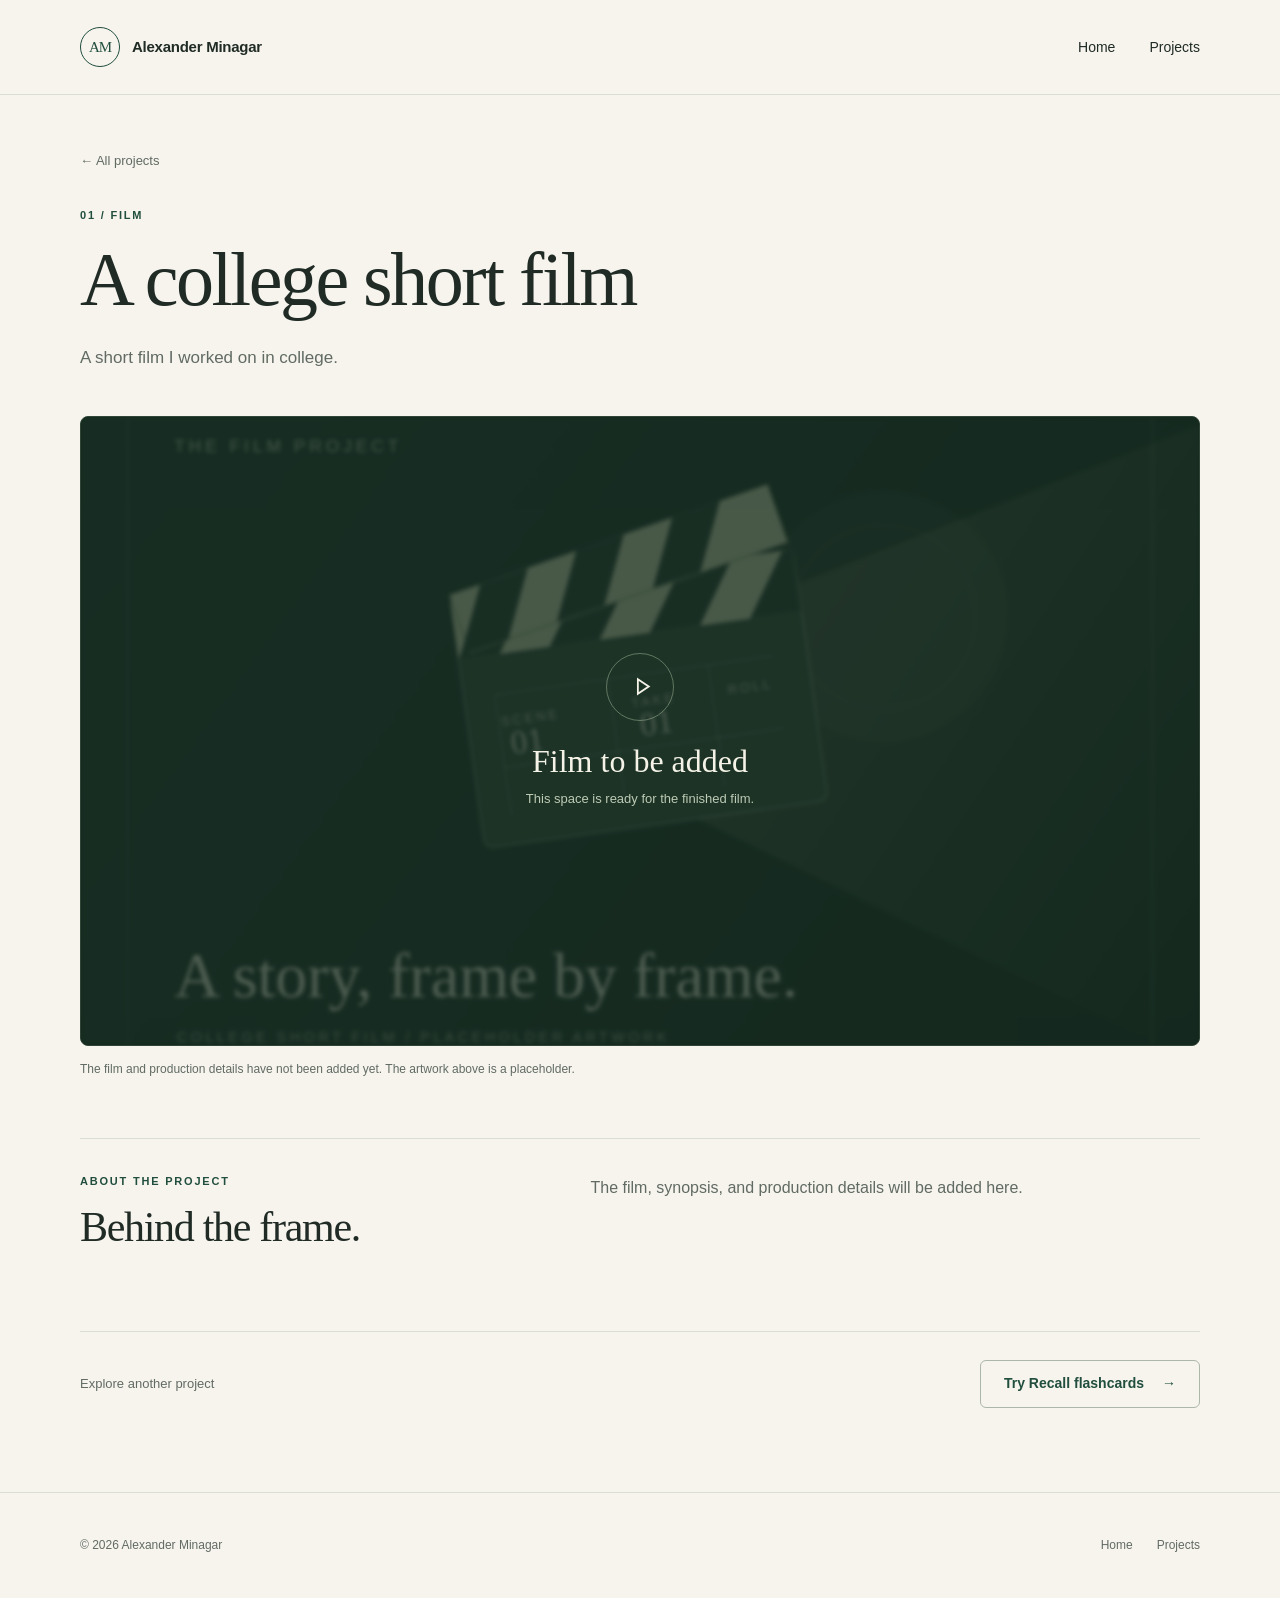
==== alexander-minagar/film.html @ 8aa9af40 "commit to new public repo" ====
<!doctype html>
<html lang="en">
<head>
  <meta charset="utf-8">
  <meta name="viewport" content="width=device-width, initial-scale=1">
  <meta name="description" content="A college short film project by Alexander Minagar.">
  <meta name="theme-color" content="#214e3e">
  <title>Short Film | Alexander Minagar</title>
  <link rel="icon" href="assets/images/favicon.svg" type="image/svg+xml">
  <link rel="stylesheet" href="assets/css/styles.css">
  <link rel="stylesheet" href="assets/css/film.css">
  <script src="assets/js/site-content.js" defer></script>
  <script src="assets/js/site.js" defer></script>
  <script src="assets/js/film.js" defer></script>
</head>
<body>
  <a class="skip-link" href="#main-content">Skip to content</a>
  <header class="site-header"><div class="container nav-inner"><a class="brand" href="index.html"><span class="brand-mark" aria-hidden="true">AM</span><span class="brand-name" data-site-name>Alexander Minagar</span></a><nav class="site-nav" aria-label="Main navigation"><a href="index.html">Home</a><a href="index.html#projects">Projects</a></nav></div></header>
  <main class="container" id="main-content">
    <section class="page-intro" aria-labelledby="film-title">
      <a class="back-link" href="index.html#projects">← All projects</a>
      <p class="eyebrow" id="film-eyebrow">01 / Film</p>
      <h1 class="display-title" id="film-title" data-film-title>A college short film</h1>
      <p class="intro-text" data-film-description>A short film I worked on in college.</p>
    </section>
    <section class="film-player-section" aria-label="Watch the film">
      <div class="film-screen" id="film-screen">
        <img class="film-placeholder-art" src="assets/images/film-cover.svg" alt="Placeholder artwork: an illustrated clapperboard" width="840" height="600">
        <div class="film-placeholder-message"><span class="film-outline-circle" aria-hidden="true"><svg viewBox="0 0 24 24" fill="none" stroke="currentColor" stroke-width="1.5"><path d="m9 6 9 6-9 6V6Z"/></svg></span><h2>Film to be added</h2><p>This space is ready for the finished film.</p></div>
      </div>
      <p class="film-caption" id="film-caption">The film and production details have not been added yet. The artwork above is a placeholder.</p>
      <a class="button button--outline" id="film-external-link" target="_blank" rel="noopener noreferrer" hidden>Open the film in a new tab ↗</a>
      <noscript><p class="noscript-message">Enable JavaScript to load the film player when a video has been added.</p></noscript>
    </section>
    <section class="film-about" aria-labelledby="about-film-title">
      <div><p class="eyebrow">About the project</p><h2 class="section-title" id="about-film-title">Behind the frame.</h2></div>
      <div><p id="film-synopsis">The film, synopsis, and production details will be added here.</p><dl class="film-metadata" id="film-metadata" hidden></dl><div id="film-credits" hidden><h3>Credits</h3><ul id="film-credit-list"></ul></div></div>
    </section>
    <div class="project-next"><p>Explore another project</p><a class="button button--outline" href="flashcards.html">Try Recall flashcards <span aria-hidden="true">→</span></a></div>
  </main>
  <footer class="site-footer"><div class="container footer-inner"><p>© <span data-year>2026</span> <span data-site-name>Alexander Minagar</span></p><div class="footer-links"><a href="index.html">Home</a><a href="index.html#projects">Projects</a></div></div></footer>
</body>
</html>
---- alexander-minagar/assets/css/styles.css ----
:root {
  --paper: #f6f4ed;
  --white: #fffefa;
  --ink: #202b26;
  --muted: #616b63;
  --green: #214e3e;
  --green-dark: #173a2e;
  --lime: #e4ebc4;
  --line: #d9ddd3;
  --soft: #eeeee5;
  --serif: Georgia, "Times New Roman", serif;
  --sans: -apple-system, BlinkMacSystemFont, "Segoe UI", Arial, sans-serif;
}
* { box-sizing: border-box; }
html { scroll-behavior: smooth; scroll-padding-top: 28px; }
body { margin: 0; background: var(--paper); color: var(--ink); font-family: var(--sans); font-size: 16px; line-height: 1.6; -webkit-font-smoothing: antialiased; }
button, input, select, textarea { font: inherit; }
button, a { -webkit-tap-highlight-color: transparent; }
a { color: inherit; text-underline-offset: 4px; }
button { cursor: pointer; }
img, svg, video { max-width: 100%; }
img { display: block; }
button:disabled { cursor: default; opacity: .45; }
[hidden] { display: none !important; }
:focus-visible { outline: 3px solid #986126; outline-offset: 5px; }
::selection { background: #d8e3b6; color: #173a2e; }
h1, h2, h3, p { margin-top: 0; }
h1, h2, h3 { line-height: 1.12; font-weight: 400; }
h1, h2 { font-family: var(--serif); }
.container { width: min(1120px, calc(100% - 80px)); margin-inline: auto; }
.skip-link { position: absolute; top: 10px; left: 16px; z-index: 20; transform: translateY(-160%); padding: 10px 16px; background: var(--ink); color: white; border-radius: 6px; }
.skip-link:focus { transform: translateY(0); }
.site-header { border-bottom: 1px solid var(--line); }
.nav-inner { min-height: 94px; display: flex; align-items: center; justify-content: space-between; gap: 24px; }
.brand { display: inline-flex; align-items: center; gap: 12px; text-decoration: none; font-size: 15px; font-weight: 600; letter-spacing: -.25px; }
.brand-mark { width: 40px; height: 40px; flex: 0 0 40px; border: 1px solid var(--green); border-radius: 50%; color: var(--green); display: grid; place-items: center; font-family: var(--serif); font-size: 15px; font-weight: 400; letter-spacing: -1px; }
.site-nav { display: flex; align-items: center; gap: 34px; font-size: 14px; }
.site-nav a { min-height: 44px; display: inline-flex; align-items: center; position: relative; text-decoration: none; }
.site-nav a[aria-current="page"]::after { content: ""; width: 5px; height: 5px; border-radius: 50%; background: var(--green); position: absolute; bottom: 0; left: calc(50% - 2.5px); }
.site-nav a:hover { color: var(--green); text-decoration: underline; }
.eyebrow { font-family: var(--sans); font-size: 11px; font-weight: 650; line-height: 1.6; text-transform: uppercase; letter-spacing: 1.8px; color: var(--green); margin-bottom: 22px; }
.muted { color: var(--muted); }
.button { display: inline-flex; justify-content: center; align-items: center; gap: 18px; min-height: 48px; padding: 11px 23px; border: 1px solid transparent; border-radius: 6px; font-size: 14px; font-weight: 550; line-height: 1.4; text-decoration: none; transition: background .18s, border-color .18s, transform .18s; }
.button--primary { color: var(--white); background: var(--green); border-color: var(--green); }
.button--primary:hover { background: var(--green-dark); border-color: var(--green-dark); }
.button--outline { color: var(--green); border-color: #acb7a9; background: transparent; }
.button--outline:hover { background: #e9eddd; border-color: var(--green); }
.button--text { color: var(--green); padding-inline: 0; background: transparent; }
.button--text:hover { text-decoration: underline; }
.button svg { width: 17px; height: 17px; flex: 0 0 17px; }
.pill { display: inline-flex; gap: 6px; align-items: center; border: 1px solid var(--line); border-radius: 99px; color: var(--muted); padding: 4px 10px; font-size: 11px; font-weight: 500; line-height: 1.5; }
.back-link { display: inline-flex; align-items: center; gap: 8px; font-size: 13px; text-decoration: none; color: var(--muted); min-height: 44px; margin-bottom: 24px; }
.back-link:hover { color: var(--green); text-decoration: underline; }
.page-intro { padding-top: 44px; padding-bottom: 44px; }
.page-intro .eyebrow { margin-bottom: 15px; }
.display-title { font-size: clamp(44px, 6.8vw, 76px); letter-spacing: -2.5px; margin-bottom: 24px; line-height: 1.04; }
.intro-text { color: var(--muted); max-width: 620px; font-size: 17px; line-height: 1.75; margin-bottom: 0; }
.section-title { font-size: 42px; letter-spacing: -1.3px; margin-bottom: 15px; }
.section-heading { display: flex; justify-content: space-between; align-items: end; gap: 24px; margin-bottom: 30px; }
.section-heading h2 { margin-bottom: 0; }
.section-heading .eyebrow { margin-bottom: 10px; }
.site-footer { margin-top: 84px; border-top: 1px solid var(--line); }
.footer-inner { display: flex; align-items: center; justify-content: space-between; gap: 24px; min-height: 105px; color: var(--muted); font-size: 12px; }
.footer-inner p { margin: 0; }
.footer-links { display: flex; gap: 24px; }
.footer-links a { padding-block: 12px; text-decoration: none; }
.footer-links a:hover { text-decoration: underline; }
.hero { display: grid; grid-template-columns: 1.1fr 1fr; align-items: center; gap: 50px; min-height: 610px; padding-top: 55px; padding-bottom: 58px; }
.hero .eyebrow { margin-bottom: 24px; }
.hero h1 { font-size: clamp(58px, 6.7vw, 84px); letter-spacing: -3.5px; line-height: 1.03; margin-bottom: 28px; }
.hero h1 em { color: var(--green); font-weight: 400; }
.hero-copy { max-width: 480px; }
.hero-copy > p:not(.eyebrow) { max-width: 370px; color: var(--muted); font-size: 17px; line-height: 1.75; margin-bottom: 32px; }
.hero-notes { display: flex; align-items: center; gap: 10px; font-size: 11px; color: var(--muted); margin-top: 28px; }
.hero-notes span { width: 4px; height: 4px; background: #8d9d87; border-radius: 50%; }
.work-composition { position: relative; height: 430px; margin: 0; }
.composition-bg { position: absolute; inset: 24px -6px 25px 20px; border-radius: 50%; background: #e9eada; }
.composition-bg::after { content: ""; position: absolute; inset: 24px; border: 1px solid #d8ddc7; border-radius: 50%; }
.composition-plate { position: absolute; text-decoration: none; box-shadow: 0 16px 34px #26332413; border: 1px solid #d6dccd; overflow: hidden; border-radius: 6px; transition: transform .22s ease, box-shadow .22s ease; }
.composition-plate:hover { box-shadow: 0 20px 40px #26332426; }
.composition-film { top: 17px; right: 32px; width: 275px; height: 204px; transform: rotate(7deg); background: #23372e; }
.composition-film:hover { transform: rotate(3deg) translateY(-4px); }
.composition-film img { width: 100%; height: 100%; object-fit: cover; }
.composition-language { top: 156px; left: -4px; width: 238px; transform: rotate(-8deg); background: #e9ebdd; }
.composition-language:hover { transform: rotate(-4deg) translateY(-4px); }
.composition-language img { width: 100%; height: auto; }
.composition-recall { top: 256px; right: 5px; width: 247px; transform: rotate(5deg); background: var(--white); padding: 24px; }
.composition-recall:hover { transform: rotate(2deg) translateY(-4px); }
.mini-card-label { display: flex; align-items: center; justify-content: space-between; font-size: 10px; color: var(--muted); letter-spacing: 1px; text-transform: uppercase; }
.mini-card-label span:first-child { color: var(--green); }
.composition-recall p { font-family: var(--serif); font-size: 22px; line-height: 1.25; margin: 18px 0 20px; }
.mini-progress { width: 100%; height: 3px; border-radius: 2px; background: #e5e9dc; }
.mini-progress::before { content: ""; display: block; width: 30%; height: 100%; background: #5e7b48; }
.composition-caption { position: absolute; bottom: -3px; left: 20px; font-size: 9px; letter-spacing: 1.5px; color: var(--muted); }
.selected-work { padding-top: 54px; border-top: 1px solid var(--line); }
.work-grid { display: grid; grid-template-columns: repeat(3, minmax(0, 1fr)); gap: 26px; }
.project-card { text-decoration: none; display: block; }
.project-image { aspect-ratio: 1.4; border-radius: 6px; overflow: hidden; border: 1px solid var(--line); background: var(--soft); margin-bottom: 20px; }
.project-image img { width: 100%; height: 100%; object-fit: cover; transition: transform .3s; }
.project-card:hover .project-image img { transform: scale(1.035); }
.project-meta { display: flex; gap: 12px; justify-content: space-between; align-items: center; font-size: 10px; letter-spacing: 1.2px; color: var(--muted); margin-bottom: 11px; text-transform: uppercase; }
.project-card h3 { font-family: var(--serif); font-size: 27px; letter-spacing: -.7px; display: flex; justify-content: space-between; align-items: center; margin-bottom: 10px; }
.project-card h3 span[aria-hidden] { font: 22px var(--sans); color: var(--green); }
.project-card > p { color: var(--muted); font-size: 14px; line-height: 1.75; max-width: 320px; margin: 0; }
.approach-note { margin-top: 80px; padding: 40px 0 5px; border-top: 1px solid var(--line); display: grid; grid-template-columns: 1fr 1.35fr; gap: 80px; }
.approach-note h2 { font-size: 36px; letter-spacing: -1px; margin: 0; }
.approach-note p { color: var(--muted); font-size: 15px; line-height: 1.85; margin: 0; }
.projects-intro { padding-top: 68px; padding-bottom: 55px; }
.projects-intro .intro-text { max-width: 550px; }
.project-list { display: grid; gap: 32px; }
.project-feature { display: grid; grid-template-columns: .95fr 1fr; border: 1px solid var(--line); border-radius: 8px; overflow: hidden; background: var(--white); }
.feature-art { min-height: 350px; text-decoration: none; background: #e8ebdd; display: grid; align-items: center; overflow: hidden; }
.feature-art img { width: 100%; height: 100%; object-fit: cover; transition: transform .3s; }
.feature-art:hover img { transform: scale(1.025); }
.feature-copy { padding: 39px 44px; align-self: center; }
.feature-copy .eyebrow { margin-bottom: 15px; }
.feature-copy h2 { font-size: 39px; letter-spacing: -1.3px; margin-bottom: 17px; }
.feature-copy p:not(.eyebrow) { font-size: 15px; line-height: 1.8; color: var(--muted); margin-bottom: 19px; }
.feature-tags { display: flex; flex-wrap: wrap; gap: 6px; margin-bottom: 22px; }
.project-note { margin-top: 36px; color: var(--muted); font-size: 13px; }
.project-note a { color: var(--green); }
.project-next { margin-top: 65px; padding-top: 28px; border-top: 1px solid var(--line); display: flex; align-items: center; justify-content: space-between; gap: 24px; }
.project-next p { margin: 0; font-size: 13px; color: var(--muted); }
.noscript-message { background: var(--lime); color: var(--green-dark); border: 1px solid var(--line); padding: 16px; margin: 24px 0; }
@media (max-width: 1050px) {
  .hero { gap: 26px; min-height: 580px; }
  .work-composition { transform: scale(.9); transform-origin: center; }
  .feature-copy { padding: 32px; }
  .feature-copy h2 { font-size: 34px; }
}
@media (max-width: 800px) {
  .container { width: calc(100% - 44px); }
  .hero { grid-template-columns: 1fr; gap: 10px; padding-top: 54px; padding-bottom: 34px; }
  .hero-copy { max-width: none; }
  .hero h1 { font-size: clamp(52px, 10vw, 76px); }
  .hero-copy > p:not(.eyebrow) { max-width: 480px; }
  .work-composition { width: min(480px, 100%); margin: 15px auto 0; transform: none; }
  .work-grid { gap: 20px; }
  .project-card h3 { font-size: 23px; }
  .project-meta { font-size: 9px; gap: 4px; flex-wrap: wrap; }
  .project-feature { grid-template-columns: .9fr 1fr; }
  .feature-art { min-height: 320px; }
  .feature-copy { padding: 26px; }
  .feature-copy h2 { font-size: 31px; }
  .approach-note { gap: 35px; }
}
@media (max-width: 600px) {
  .container { width: calc(100% - 36px); }
  .nav-inner { min-height: 80px; gap: 10px; }
  .brand { font-size: 13px; gap: 9px; }
  .brand-mark { width: 34px; height: 34px; flex-basis: 34px; font-size: 13px; }
  .site-nav { gap: 19px; font-size: 13px; }
  .hero { padding-top: 40px; }
  .hero h1 { font-size: 58px; letter-spacing: -2.6px; }
  .hero-copy > p:not(.eyebrow) { font-size: 16px; max-width: 320px; }
  .work-composition { height: 368px; }
  .composition-film { width: 220px; height: 165px; right: 24px; }
  .composition-language { width: 200px; top: 138px; left: 8px; }
  .composition-recall { width: 206px; top: 226px; right: 9px; padding: 19px; }
  .composition-recall p { font-size: 19px; margin-block: 14px; }
  .composition-caption { bottom: -10px; font-size: 8px; }
  .selected-work { padding-top: 38px; }
  .section-heading { gap: 16px; margin-bottom: 25px; }
  .section-title { font-size: 34px; }
  .section-heading .button { padding-left: 0; padding-right: 0; gap: 8px; font-size: 12px; }
  .work-grid { grid-template-columns: 1fr; gap: 38px; }
  .project-image { aspect-ratio: 1.5; margin-bottom: 15px; }
  .project-card h3 { font-size: 29px; }
  .project-meta { font-size: 10px; }
  .project-card > p { max-width: none; }
  .approach-note { grid-template-columns: 1fr; gap: 22px; margin-top: 45px; padding-top: 30px; }
  .approach-note h2 { font-size: 32px; }
  .page-intro { padding-top: 25px; padding-bottom: 30px; }
  .display-title { font-size: 48px; letter-spacing: -1.8px; }
  .intro-text { font-size: 16px; }
  .projects-intro { padding-top: 42px; padding-bottom: 36px; }
  .project-feature { grid-template-columns: 1fr; }
  .feature-art { min-height: 0; height: 238px; }
  .feature-copy { padding: 28px 25px; }
  .feature-copy h2 { font-size: 34px; }
  .project-next { align-items: flex-start; flex-direction: column; gap: 12px; margin-top: 45px; }
  .site-footer { margin-top: 52px; }
  .footer-inner { min-height: 102px; gap: 16px; flex-wrap: wrap; padding-block: 22px; }
}
@media (max-width: 360px) {
  .brand-name { max-width: 91px; line-height: 1.3; }
  .site-nav { gap: 14px; }
  .hero h1 { font-size: 51px; }
  .composition-film { right: 10px; }
  .composition-language { left: 5px; width: 180px; }
  .composition-recall { right: 0; width: 190px; }
}
@media (prefers-reduced-motion: reduce) {
  html { scroll-behavior: auto; }
  *, *::before, *::after { animation-duration: .01ms !important; transition-duration: .01ms !important; }
}
@media print {
  body { background: white; }
  .site-header, .site-footer, .back-link, .project-next, .skip-link { display: none; }
  .container { width: 100%; }
  a { text-decoration: none; }
}
---- alexander-minagar/assets/css/film.css ----
.film-screen { position: relative; width: 100%; aspect-ratio: 16/9; border-radius: 8px; overflow: hidden; background: #162a21; border: 1px solid #304536; }
.film-placeholder-art { width: 100%; height: 100%; object-fit: cover; opacity: .3; filter: blur(2px); }
.film-placeholder-message { position: absolute; inset: 0; display: flex; flex-direction: column; justify-content: center; align-items: center; text-align: center; color: #f5f3e7; padding: 24px; background: #10241924; }
.film-outline-circle { display: grid; place-items: center; width: 68px; height: 68px; border: 1px solid #bccdab70; border-radius: 50%; margin-bottom: 23px; }
.film-outline-circle svg { width: 29px; height: 29px; margin-left: 3px; }
.film-placeholder-message h2 { font-size: 32px; margin-bottom: 10px; }
.film-placeholder-message p { font-size: 13px; color: #becbb5; margin-bottom: 0; }
.film-caption { color: var(--muted); font-size: 12px; margin-top: 14px; }
.film-screen iframe, .film-screen video { position: absolute; inset: 0; width: 100%; height: 100%; border: 0; }
.film-about { margin-top: 58px; padding-top: 34px; border-top: 1px solid var(--line); display: grid; grid-template-columns: .85fr 1.15fr; gap: 60px; }
.film-about .eyebrow { margin-bottom: 14px; }
#film-synopsis { font-size: 16px; line-height: 1.85; color: var(--muted); white-space: pre-line; }
.film-metadata { display: grid; grid-template-columns: repeat(3,minmax(0,1fr)); gap: 18px; padding-top: 20px; border-top: 1px solid var(--line); margin-top: 28px; }
.film-metadata dt { font-size: 10px; letter-spacing: 1px; text-transform: uppercase; color: var(--muted); margin-bottom: 5px; }
.film-metadata dd { margin: 0; font-size: 14px; }
#film-credits { margin-top: 32px; }
#film-credits h3 { font-size: 18px; }
#film-credit-list { padding-left: 20px; color: var(--muted); font-size: 14px; }
@media (max-width:600px) { .film-about { grid-template-columns: 1fr; gap: 15px; margin-top: 36px; padding-top: 28px; } .film-outline-circle { width: 45px; height: 45px; margin-bottom: 14px; } .film-outline-circle svg { width: 22px; height: 22px; } .film-placeholder-message h2 { font-size: 25px; } .film-placeholder-message p { font-size: 11px; } .film-metadata { grid-template-columns: 1fr; gap: 17px; } }
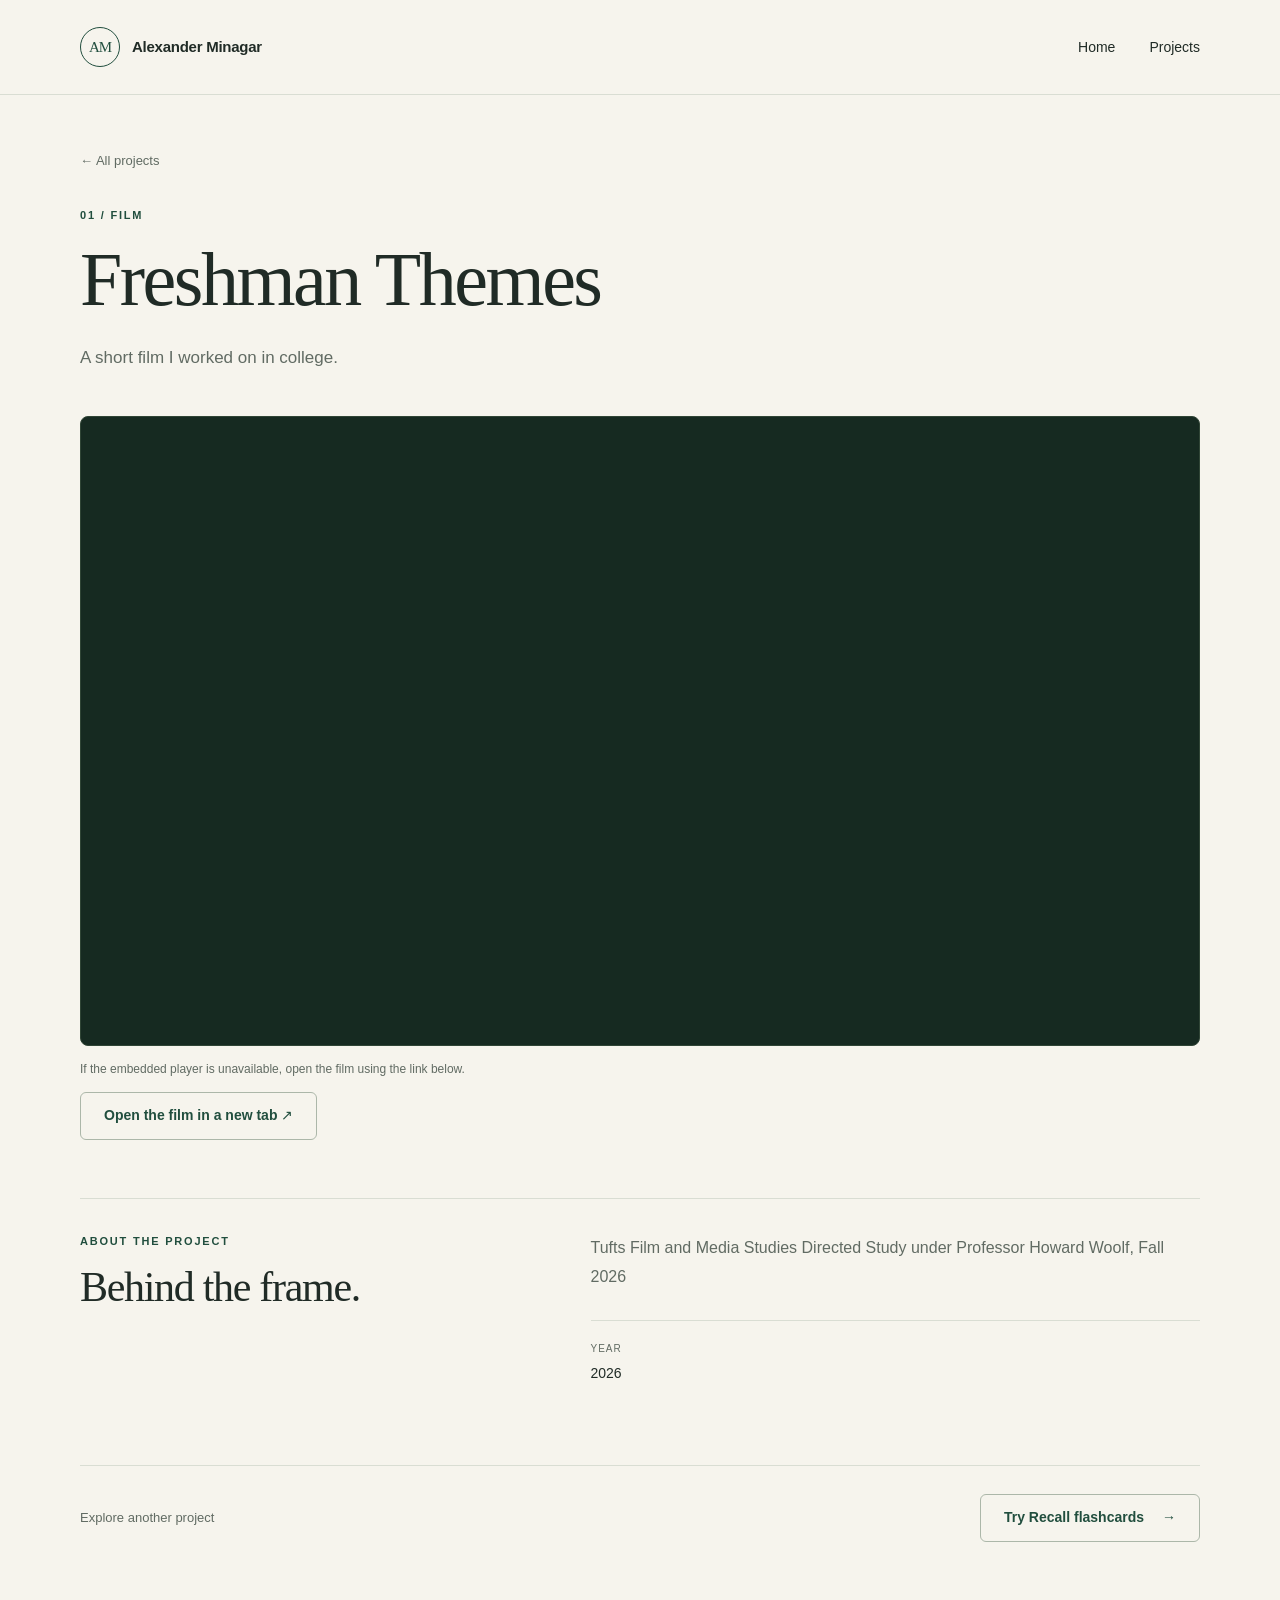
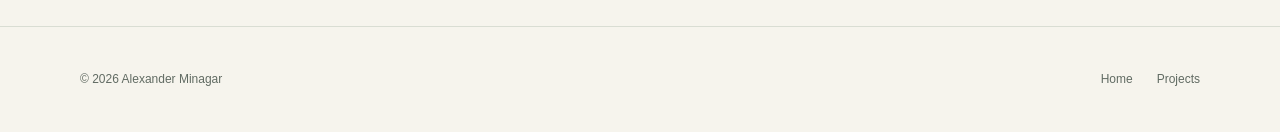
==== commit e918411d: "Remove placeholder message from film section Removed the placeholder message for the film section." ====
--- a/alexander-minagar/film.html
+++ b/alexander-minagar/film.html
@@ -26,7 +26,6 @@
     <section class="film-player-section" aria-label="Watch the film">
       <div class="film-screen" id="film-screen">
         <img class="film-placeholder-art" src="assets/images/film-cover.svg" alt="Placeholder artwork: an illustrated clapperboard" width="840" height="600">
-        <div class="film-placeholder-message"><span class="film-outline-circle" aria-hidden="true"><svg viewBox="0 0 24 24" fill="none" stroke="currentColor" stroke-width="1.5"><path d="m9 6 9 6-9 6V6Z"/></svg></span><h2>Film to be added</h2><p>This space is ready for the finished film.</p></div>
       </div>
       <p class="film-caption" id="film-caption">The film and production details have not been added yet. The artwork above is a placeholder.</p>
       <a class="button button--outline" id="film-external-link" target="_blank" rel="noopener noreferrer" hidden>Open the film in a new tab ↗</a>
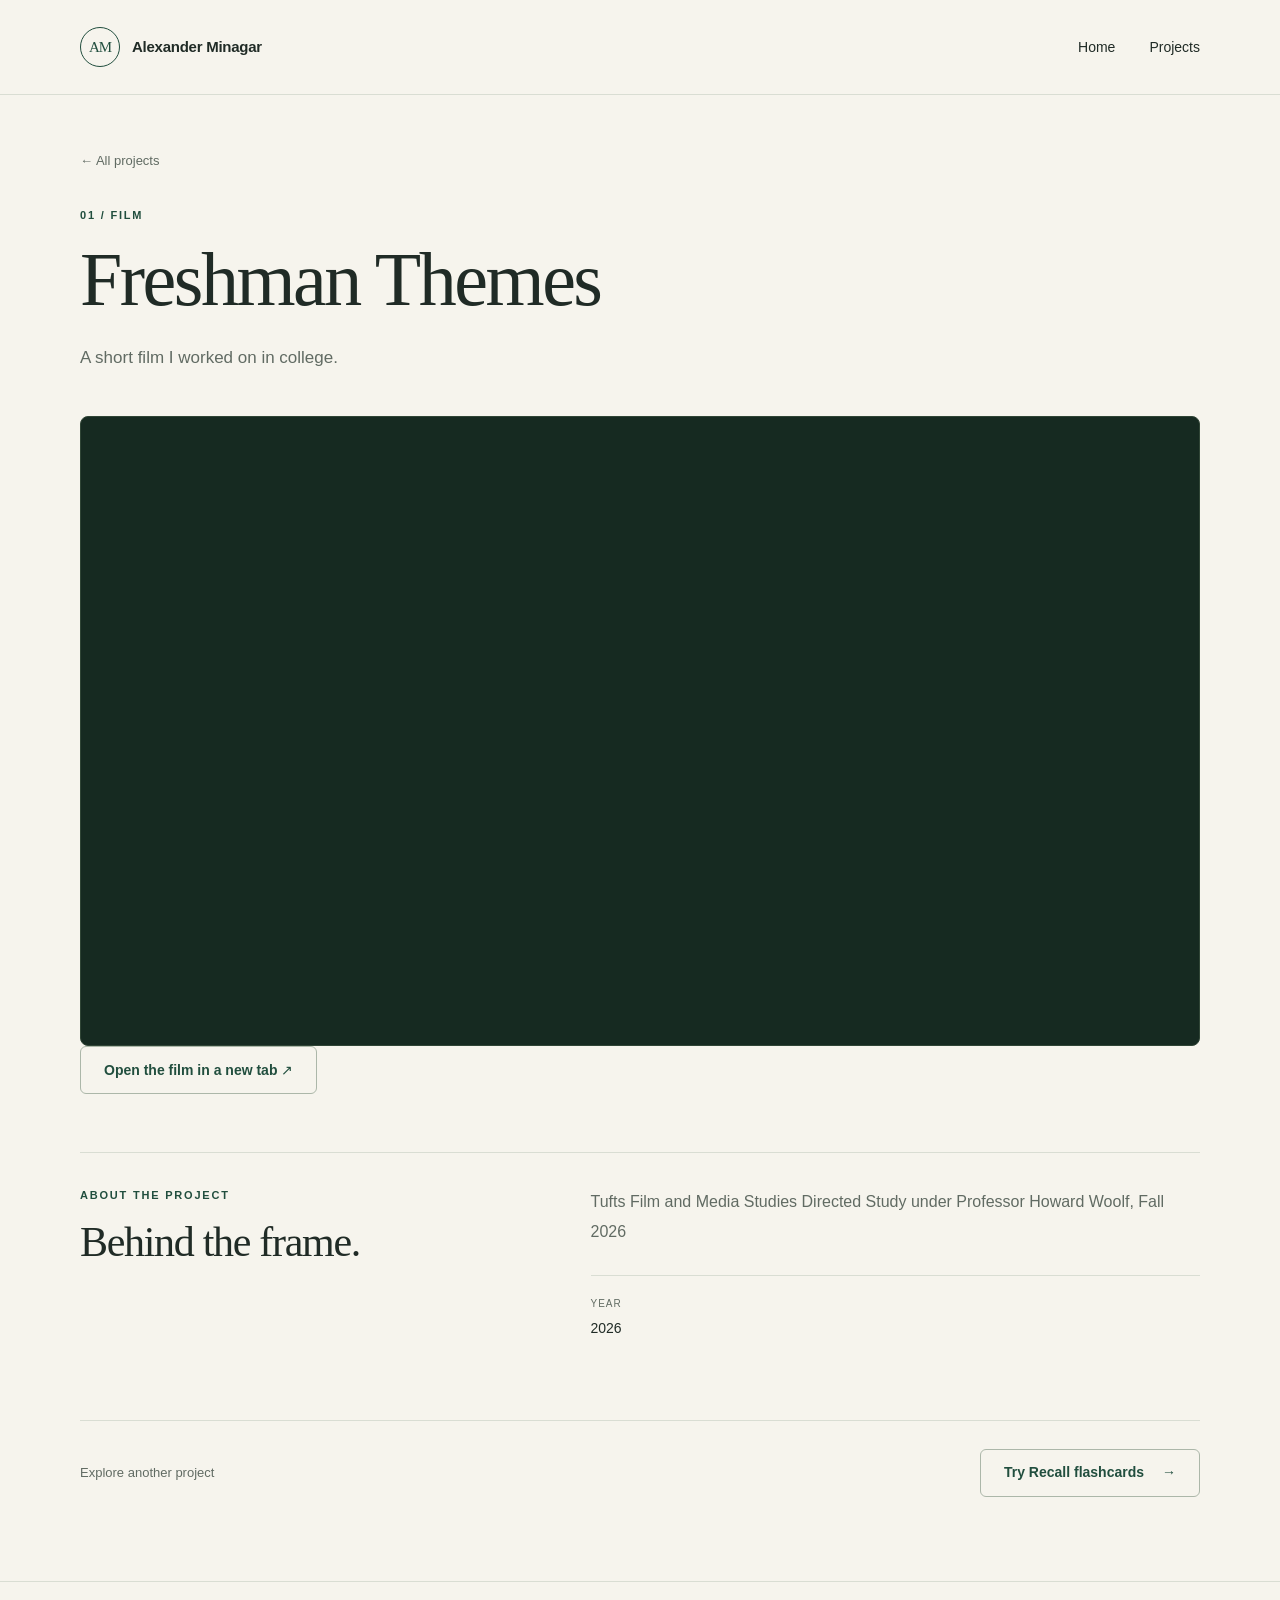
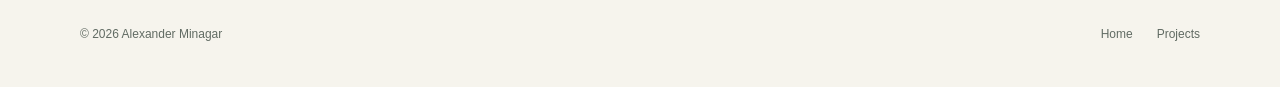
==== commit e749249a: "Update film.html" ====
--- a/alexander-minagar/film.html
+++ b/alexander-minagar/film.html
@@ -27,7 +27,6 @@
       <div class="film-screen" id="film-screen">
         <img class="film-placeholder-art" src="assets/images/film-cover.svg" alt="Placeholder artwork: an illustrated clapperboard" width="840" height="600">
       </div>
-      <p class="film-caption" id="film-caption">The film and production details have not been added yet. The artwork above is a placeholder.</p>
       <a class="button button--outline" id="film-external-link" target="_blank" rel="noopener noreferrer" hidden>Open the film in a new tab ↗</a>
       <noscript><p class="noscript-message">Enable JavaScript to load the film player when a video has been added.</p></noscript>
     </section>
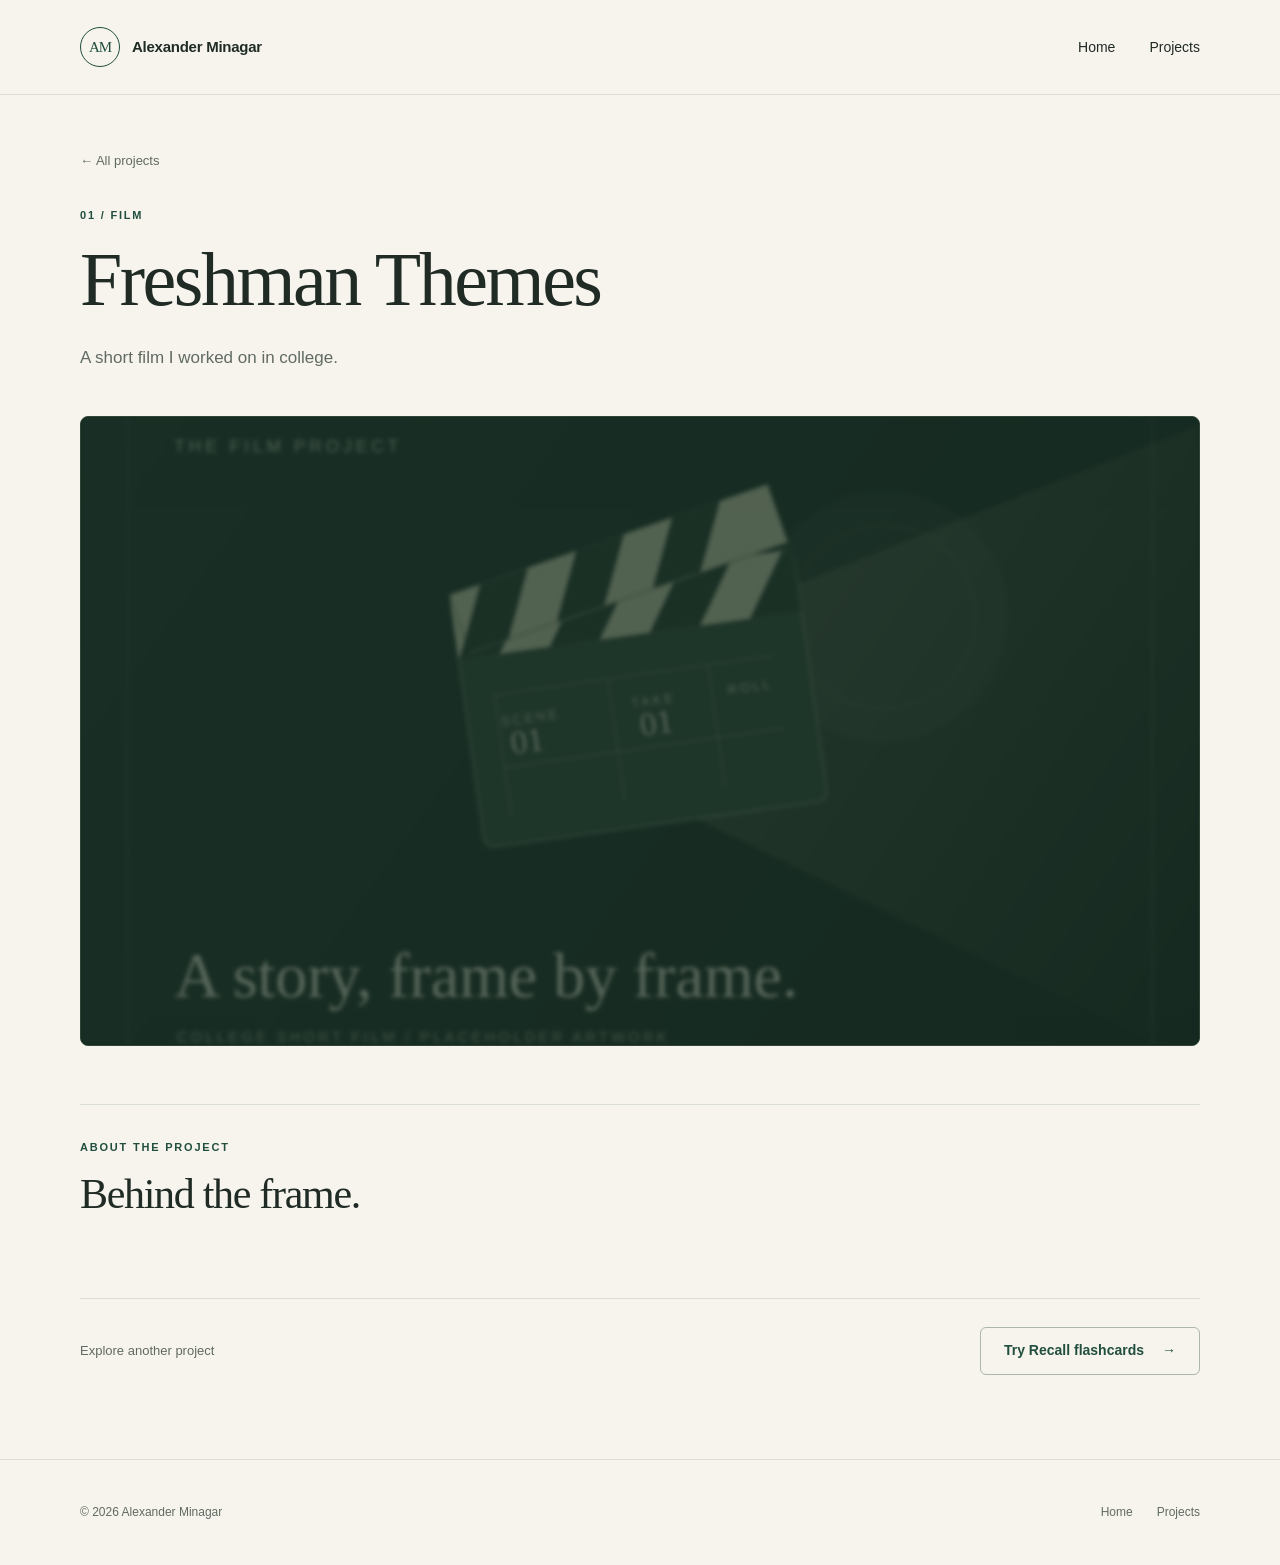
==== commit 0021e913: "Remove placeholder text from film synopsis section" ====
--- a/alexander-minagar/film.html
+++ b/alexander-minagar/film.html
@@ -32,7 +32,6 @@
     </section>
     <section class="film-about" aria-labelledby="about-film-title">
       <div><p class="eyebrow">About the project</p><h2 class="section-title" id="about-film-title">Behind the frame.</h2></div>
-      <div><p id="film-synopsis">The film, synopsis, and production details will be added here.</p><dl class="film-metadata" id="film-metadata" hidden></dl><div id="film-credits" hidden><h3>Credits</h3><ul id="film-credit-list"></ul></div></div>
     </section>
     <div class="project-next"><p>Explore another project</p><a class="button button--outline" href="flashcards.html">Try Recall flashcards <span aria-hidden="true">→</span></a></div>
   </main>
